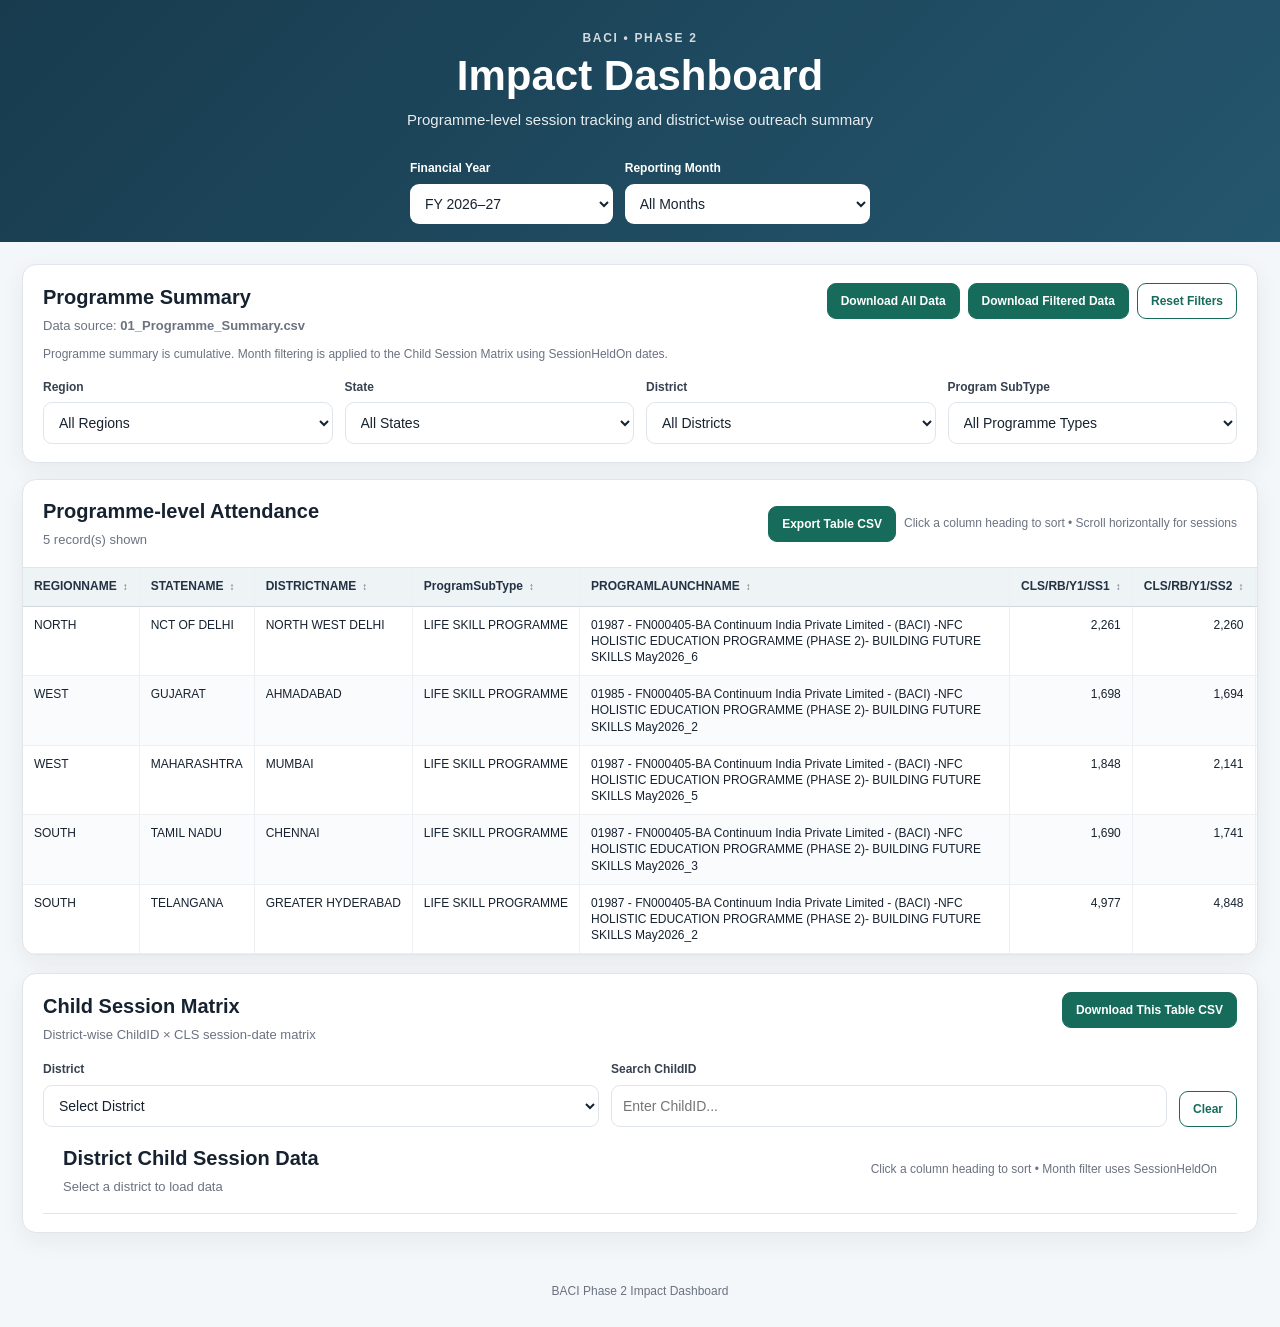
==== index.html @ af729025 "Release BACI Phase 2 Impact Dashboard v1.0.0" ====
<!DOCTYPE html>
<html lang="en">
<head>
  <meta charset="UTF-8" />
  <meta name="viewport" content="width=device-width, initial-scale=1.0" />
  <title>BACI Phase 2 Impact Dashboard</title>
  <link rel="stylesheet" href="style.css" />

  <style>
    .global-reporting-bar {
      max-width: 1700px;
      margin: 0 auto;
      padding: 0 22px 18px;
      display: flex;
      justify-content: center;
      gap: 12px;
      flex-wrap: wrap;
    }

    .global-reporting-bar label {
      min-width: 180px;
      text-align: left;
      color: #fff;
      font-size: 12px;
      font-weight: 800;
    }

    .global-reporting-bar select {
      margin-top: 6px;
      width: 100%;
      min-height: 40px;
      border: 1px solid rgba(255,255,255,.35);
      border-radius: 9px;
      padding: 8px 10px;
      background: #fff;
      color: #172230;
      font-size: 14px;
    }

    .child-section {
      margin-top: 18px;
    }

    .child-controls {
      display: grid;
      grid-template-columns: minmax(220px, 1fr) minmax(220px, 1fr) auto;
      gap: 12px;
      align-items: end;
      margin-top: 14px;
    }

    .child-controls label {
      display: flex;
      flex-direction: column;
      gap: 6px;
      font-size: 12px;
      font-weight: 800;
      color: #374151;
    }

    .child-controls input,
    .child-controls select {
      width: 100%;
      min-height: 42px;
      border: 1px solid #dfe5ea;
      border-radius: 9px;
      padding: 9px 11px;
      font-size: 14px;
      background: #fff;
    }

    .section-actions {
      display: flex;
      flex-wrap: wrap;
      gap: 8px;
      align-items: center;
    }

    th.sortable {
      cursor: pointer;
      user-select: none;
    }

    th.sortable:hover {
      background: #dfeaf0;
    }

    .sort-indicator {
      margin-left: 6px;
      font-size: 10px;
      opacity: .65;
    }

    .month-note {
      margin-top: 10px;
      color: #6b7280;
      font-size: 12px;
    }

    @media (max-width: 760px) {
      .global-reporting-bar {
        padding: 0 12px 14px;
      }

      .global-reporting-bar label {
        min-width: 100%;
      }

      .child-controls {
        grid-template-columns: 1fr;
      }
    }
  </style>
</head>

<body>
  <header class="topbar">
    <div class="topbar-inner">
      <p class="eyebrow">BACI • PHASE 2</p>
      <h1>Impact Dashboard</h1>
      <p class="subtitle">
        Programme-level session tracking and district-wise outreach summary
      </p>
    </div>

    <div class="global-reporting-bar">
      <label>
        Financial Year
        <select id="fyFilter">
          <option value="2026-27" selected>FY 2026–27</option>
        </select>
      </label>

      <label>
        Reporting Month
        <select id="monthFilter">
          <option value="">All Months</option>
          <option value="04">April 2026</option>
          <option value="05">May 2026</option>
          <option value="06">June 2026</option>
          <option value="07">July 2026</option>
          <option value="08">August 2026</option>
          <option value="09">September 2026</option>
          <option value="10">October 2026</option>
          <option value="11">November 2026</option>
          <option value="12">December 2026</option>
          <option value="01">January 2027</option>
          <option value="02">February 2027</option>
          <option value="03">March 2027</option>
        </select>
      </label>
    </div>
  </header>

  <main class="page">

    <!-- PROGRAMME SUMMARY -->
    <section class="card filter-card">
      <div class="filter-header">
        <div>
          <h2>Programme Summary</h2>
          <p>
            Data source:
            <strong>01_Programme_Summary.csv</strong>
          </p>
          <div class="month-note">
            Programme summary is cumulative. Month filtering is applied to the Child Session Matrix using SessionHeldOn dates.
          </div>
        </div>

        <div class="header-actions">
          <button id="downloadAll" class="primary-btn" type="button">
            Download All Data
          </button>

          <button id="downloadFiltered" class="primary-btn" type="button">
            Download Filtered Data
          </button>

          <button id="resetFilters" class="secondary-btn" type="button">
            Reset Filters
          </button>
        </div>
      </div>

      <div class="filters">
        <label>
          <span>Region</span>
          <select id="regionFilter">
            <option value="">All Regions</option>
          </select>
        </label>

        <label>
          <span>State</span>
          <select id="stateFilter">
            <option value="">All States</option>
          </select>
        </label>

        <label>
          <span>District</span>
          <select id="districtFilter">
            <option value="">All Districts</option>
          </select>
        </label>

        <label>
          <span>Program SubType</span>
          <select id="programSubtypeFilter">
            <option value="">All Programme Types</option>
          </select>
        </label>
      </div>
    </section>

    <section class="card table-card">
      <div class="table-toolbar">
        <div>
          <h2>Programme-level Attendance</h2>
          <p id="tableStatus">Loading data...</p>
        </div>

        <div class="section-actions">
          <button id="exportProgrammeTable" class="primary-btn" type="button">
            Export Table CSV
          </button>

          <div class="table-hint">
            Click a column heading to sort • Scroll horizontally for sessions
          </div>
        </div>
      </div>

      <div id="messageBox" class="message-box hidden"></div>

      <div class="table-wrapper">
        <table id="programmeTable">
          <thead></thead>
          <tbody></tbody>
        </table>
      </div>
    </section>

    <!-- CHILD MATRIX -->
    <section class="card filter-card child-section">
      <div class="filter-header">
        <div>
          <h2>Child Session Matrix</h2>
          <p>
            District-wise ChildID × CLS session-date matrix
          </p>
        </div>

        <div class="header-actions">
          <button id="downloadChildMatrix" class="primary-btn" type="button">
            Download This Table CSV
          </button>
        </div>
      </div>

      <div class="child-controls">
        <label>
          <span>District</span>
          <select id="childDistrictFilter">
            <option value="">Select District</option>
            <option value="AHMADABAD">AHMADABAD</option>
            <option value="CHENNAI">CHENNAI</option>
            <option value="GREATER HYDERABAD">GREATER HYDERABAD</option>
            <option value="MUMBAI">MUMBAI</option>
            <option value="NORTH WEST DELHI">NORTH WEST DELHI</option>
          </select>
        </label>

        <label>
          <span>Search ChildID</span>
          <input
            id="childIdSearch"
            type="search"
            placeholder="Enter ChildID..."
            disabled
          />
        </label>

        <button id="clearChildSearch" class="secondary-btn" type="button">
          Clear
        </button>
      </div>

      <div class="table-toolbar">
        <div>
          <h2 id="childTableTitle">District Child Session Data</h2>
          <p id="childTableStatus">Select a district to load data</p>
        </div>

        <div class="table-hint">
          Click a column heading to sort • Month filter uses SessionHeldOn
        </div>
      </div>

      <div id="childMessageBox" class="message-box hidden"></div>

      <div class="table-wrapper">
        <table id="childMatrixTable">
          <thead></thead>
          <tbody></tbody>
        </table>
      </div>
    </section>

  </main>

  <footer class="footer">
    BACI Phase 2 Impact Dashboard
  </footer>

  <script src="app.js"></script>
</body>
</html>
---- style.css ----
* {
  box-sizing: border-box;
}

:root {
  --page-bg: #f4f7f9;
  --card-bg: #ffffff;
  --text: #172230;
  --muted: #6b7280;
  --border: #dfe5ea;
  --accent: #176b5b;
  --accent-dark: #0f5145;
  --accent-light: #e9f5f2;
  --header-bg: #183b4e;
  --header-bg-2: #24566e;
  --header-text: #ffffff;
  --shadow: 0 8px 24px rgba(22, 34, 51, 0.06);
}

html {
  scroll-behavior: smooth;
}

body {
  margin: 0;
  font-family: Inter, Arial, Helvetica, sans-serif;
  background: var(--page-bg);
  color: var(--text);
  line-height: 1.45;
}

.topbar {
  background: linear-gradient(135deg, var(--header-bg), var(--header-bg-2));
  color: var(--header-text);
}

.topbar-inner {
  max-width: 1600px;
  margin: 0 auto;
  padding: 30px 24px;
  text-align: center;
}

.eyebrow {
  margin: 0 0 6px;
  font-size: 12px;
  font-weight: 800;
  letter-spacing: 0.14em;
  opacity: 0.8;
}

.topbar h1 {
  margin: 0;
  font-size: clamp(28px, 3.4vw, 42px);
  line-height: 1.1;
}

.subtitle {
  margin: 9px auto 0;
  max-width: 820px;
  opacity: 0.9;
  font-size: 15px;
}

.page {
  max-width: 1700px;
  margin: 0 auto;
  padding: 22px;
}

.card {
  background: var(--card-bg);
  border: 1px solid var(--border);
  border-radius: 14px;
  box-shadow: var(--shadow);
}

.filter-card {
  padding: 18px 20px;
  margin-bottom: 16px;
}

.filter-header {
  display: flex;
  justify-content: space-between;
  align-items: flex-start;
  gap: 18px;
  margin-bottom: 16px;
}

.filter-header h2,
.table-toolbar h2 {
  margin: 0 0 5px;
  font-size: 20px;
}

.filter-header p,
.table-toolbar p {
  margin: 0;
  color: var(--muted);
  font-size: 13px;
}

.header-actions {
  display: flex;
  flex-wrap: wrap;
  justify-content: flex-end;
  gap: 8px;
}

.primary-btn,
.secondary-btn {
  border-radius: 9px;
  padding: 10px 13px;
  font-size: 12px;
  font-weight: 800;
  cursor: pointer;
  transition: 0.2s ease;
  white-space: nowrap;
}

.primary-btn {
  border: 1px solid var(--accent);
  background: var(--accent);
  color: #fff;
}

.primary-btn:hover {
  background: var(--accent-dark);
}

.secondary-btn {
  border: 1px solid var(--accent);
  background: #fff;
  color: var(--accent);
}

.secondary-btn:hover {
  background: var(--accent-light);
}

.filters {
  display: grid;
  grid-template-columns: repeat(4, minmax(160px, 1fr));
  gap: 12px;
}

.filters label {
  display: flex;
  flex-direction: column;
  gap: 6px;
}

.filters label span {
  font-size: 12px;
  font-weight: 800;
  color: #374151;
}

select {
  width: 100%;
  min-height: 42px;
  border: 1px solid var(--border);
  border-radius: 9px;
  padding: 9px 11px;
  font-size: 14px;
  background: #fff;
  color: var(--text);
}

select:focus {
  outline: 3px solid rgba(23, 107, 91, 0.12);
  border-color: var(--accent);
}

.table-card {
  overflow: hidden;
}

.table-toolbar {
  display: flex;
  justify-content: space-between;
  align-items: center;
  gap: 16px;
  padding: 17px 20px;
  border-bottom: 1px solid var(--border);
}

.table-hint {
  color: var(--muted);
  font-size: 12px;
  text-align: right;
}

.table-wrapper {
  width: 100%;
  overflow: auto;
  max-height: 72vh;
  -webkit-overflow-scrolling: touch;
}

table {
  border-collapse: separate;
  border-spacing: 0;
  width: max-content;
  min-width: 100%;
  font-size: 12px;
}

thead th {
  position: sticky;
  top: 0;
  z-index: 3;
  background: #eef3f6;
  color: #243244;
  text-align: left;
  font-weight: 800;
  white-space: nowrap;
  border-bottom: 1px solid #cfd8df;
}

th,
td {
  padding: 10px 11px;
  border-right: 1px solid #edf0f3;
  border-bottom: 1px solid #edf0f3;
  vertical-align: top;
}

tbody tr:nth-child(even) {
  background: #fafbfc;
}

tbody tr:hover {
  background: #f1f8f6;
}

td.numeric {
  text-align: right;
  font-variant-numeric: tabular-nums;
  white-space: nowrap;
}

td.long-text {
  min-width: 340px;
  max-width: 430px;
  white-space: normal;
  line-height: 1.35;
}

.message-box {
  margin: 16px 20px 0;
  padding: 14px;
  border-radius: 10px;
  font-size: 13px;
}

.message-box.info {
  background: #eef6ff;
  border: 1px solid #cfe5ff;
  color: #244b72;
}

.message-box.error {
  background: #fff2f2;
  border: 1px solid #f2caca;
  color: #8e1f1f;
}

.hidden {
  display: none;
}

.footer {
  text-align: center;
  color: var(--muted);
  font-size: 12px;
  padding: 12px 20px 26px;
}

@media (max-width: 1100px) {
  .filter-header {
    flex-direction: column;
  }

  .header-actions {
    justify-content: flex-start;
  }

  .filters {
    grid-template-columns: repeat(2, minmax(160px, 1fr));
  }
}

@media (max-width: 700px) {
  .topbar-inner {
    padding: 24px 16px;
  }

  .page {
    padding: 12px;
  }

  .filters {
    grid-template-columns: 1fr;
  }

  .header-actions {
    width: 100%;
    display: grid;
    grid-template-columns: 1fr;
  }

  .primary-btn,
  .secondary-btn {
    width: 100%;
  }

  .table-toolbar {
    flex-direction: column;
    align-items: stretch;
  }

  .table-hint {
    text-align: left;
  }

  td.long-text {
    min-width: 280px;
    max-width: 320px;
  }
}
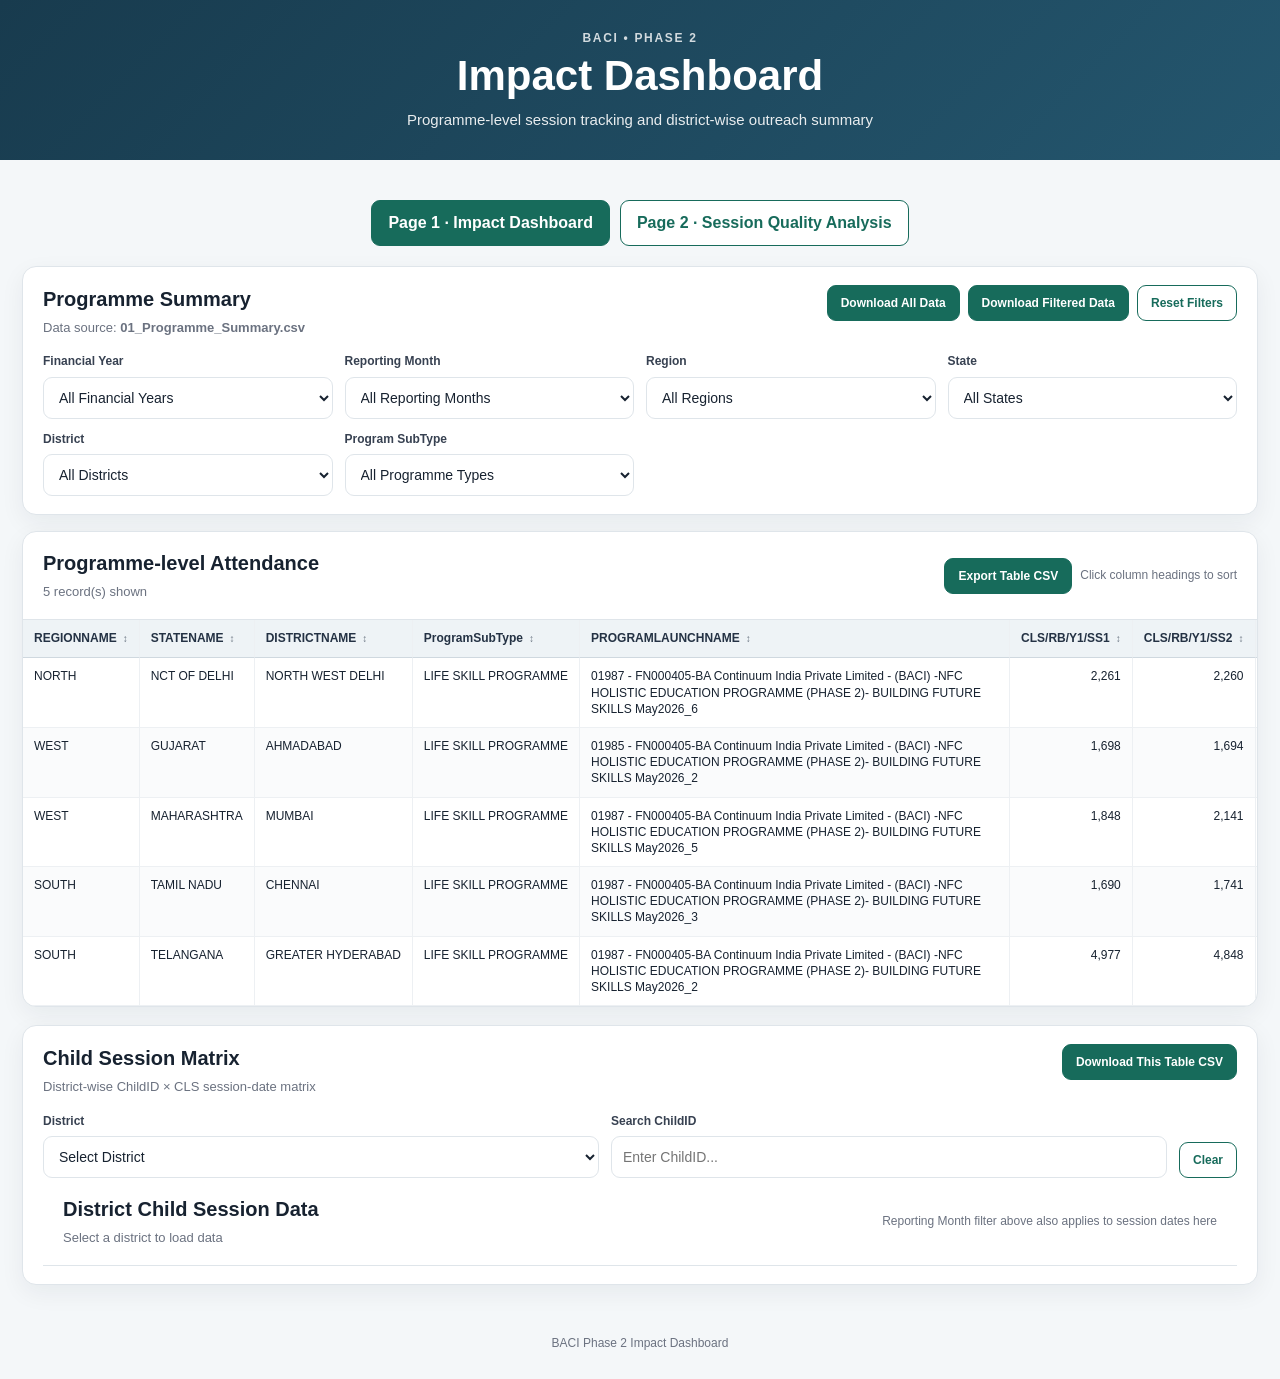
==== commit 2749a0a4: "Release BACI Phase 2 Impact Dashboard v1.1.0" ====
--- a/index.html
+++ b/index.html
@@ -7,36 +7,6 @@
   <link rel="stylesheet" href="style.css" />
 
   <style>
-    .global-reporting-bar {
-      max-width: 1700px;
-      margin: 0 auto;
-      padding: 0 22px 18px;
-      display: flex;
-      justify-content: center;
-      gap: 12px;
-      flex-wrap: wrap;
-    }
-
-    .global-reporting-bar label {
-      min-width: 180px;
-      text-align: left;
-      color: #fff;
-      font-size: 12px;
-      font-weight: 800;
-    }
-
-    .global-reporting-bar select {
-      margin-top: 6px;
-      width: 100%;
-      min-height: 40px;
-      border: 1px solid rgba(255,255,255,.35);
-      border-radius: 9px;
-      padding: 8px 10px;
-      background: #fff;
-      color: #172230;
-      font-size: 14px;
-    }
-
     .child-section {
       margin-top: 18px;
     }
@@ -91,25 +61,37 @@
       opacity: .65;
     }
 
-    .month-note {
-      margin-top: 10px;
-      color: #6b7280;
-      font-size: 12px;
-    }
-
     @media (max-width: 760px) {
-      .global-reporting-bar {
-        padding: 0 12px 14px;
-      }
-
-      .global-reporting-bar label {
-        min-width: 100%;
-      }
-
       .child-controls {
         grid-template-columns: 1fr;
       }
     }
+  
+    .page-nav {
+      display: flex;
+      justify-content: center;
+      gap: 10px;
+      flex-wrap: wrap;
+      margin: 18px 0 20px;
+    }
+
+    .page-nav a {
+      display: inline-block;
+      padding: 10px 16px;
+      border: 1px solid #176b5b;
+      border-radius: 9px;
+      color: #176b5b;
+      background: #fff;
+      text-decoration: none;
+      font-weight: 800;
+    }
+
+    .page-nav a.active,
+    .page-nav a:hover {
+      background: #176b5b;
+      color: #fff;
+    }
+
   </style>
 </head>
 
@@ -122,37 +104,15 @@
         Programme-level session tracking and district-wise outreach summary
       </p>
     </div>
-
-    <div class="global-reporting-bar">
-      <label>
-        Financial Year
-        <select id="fyFilter">
-          <option value="2026-27" selected>FY 2026–27</option>
-        </select>
-      </label>
-
-      <label>
-        Reporting Month
-        <select id="monthFilter">
-          <option value="">All Months</option>
-          <option value="04">April 2026</option>
-          <option value="05">May 2026</option>
-          <option value="06">June 2026</option>
-          <option value="07">July 2026</option>
-          <option value="08">August 2026</option>
-          <option value="09">September 2026</option>
-          <option value="10">October 2026</option>
-          <option value="11">November 2026</option>
-          <option value="12">December 2026</option>
-          <option value="01">January 2027</option>
-          <option value="02">February 2027</option>
-          <option value="03">March 2027</option>
-        </select>
-      </label>
-    </div>
   </header>
 
   <main class="page">
+
+    <nav class="page-nav" aria-label="Dashboard pages">
+      <a href="index.html" class="active">Page 1 · Impact Dashboard</a>
+      <a href="page2.html">Page 2 · Session Quality Analysis</a>
+    </nav>
+
 
     <!-- PROGRAMME SUMMARY -->
     <section class="card filter-card">
@@ -163,9 +123,6 @@
             Data source:
             <strong>01_Programme_Summary.csv</strong>
           </p>
-          <div class="month-note">
-            Programme summary is cumulative. Month filtering is applied to the Child Session Matrix using SessionHeldOn dates.
-          </div>
         </div>
 
         <div class="header-actions">
@@ -184,6 +141,21 @@
       </div>
 
       <div class="filters">
+
+        <label>
+          <span>Financial Year</span>
+          <select id="fyFilter">
+            <option value="">All Financial Years</option>
+          </select>
+        </label>
+
+        <label>
+          <span>Reporting Month</span>
+          <select id="monthFilter">
+            <option value="">All Reporting Months</option>
+          </select>
+        </label>
+
         <label>
           <span>Region</span>
           <select id="regionFilter">
@@ -227,7 +199,7 @@
           </button>
 
           <div class="table-hint">
-            Click a column heading to sort • Scroll horizontally for sessions
+            Click column headings to sort
           </div>
         </div>
       </div>
@@ -294,7 +266,7 @@
         </div>
 
         <div class="table-hint">
-          Click a column heading to sort • Month filter uses SessionHeldOn
+          Reporting Month filter above also applies to session dates here
         </div>
       </div>
 
